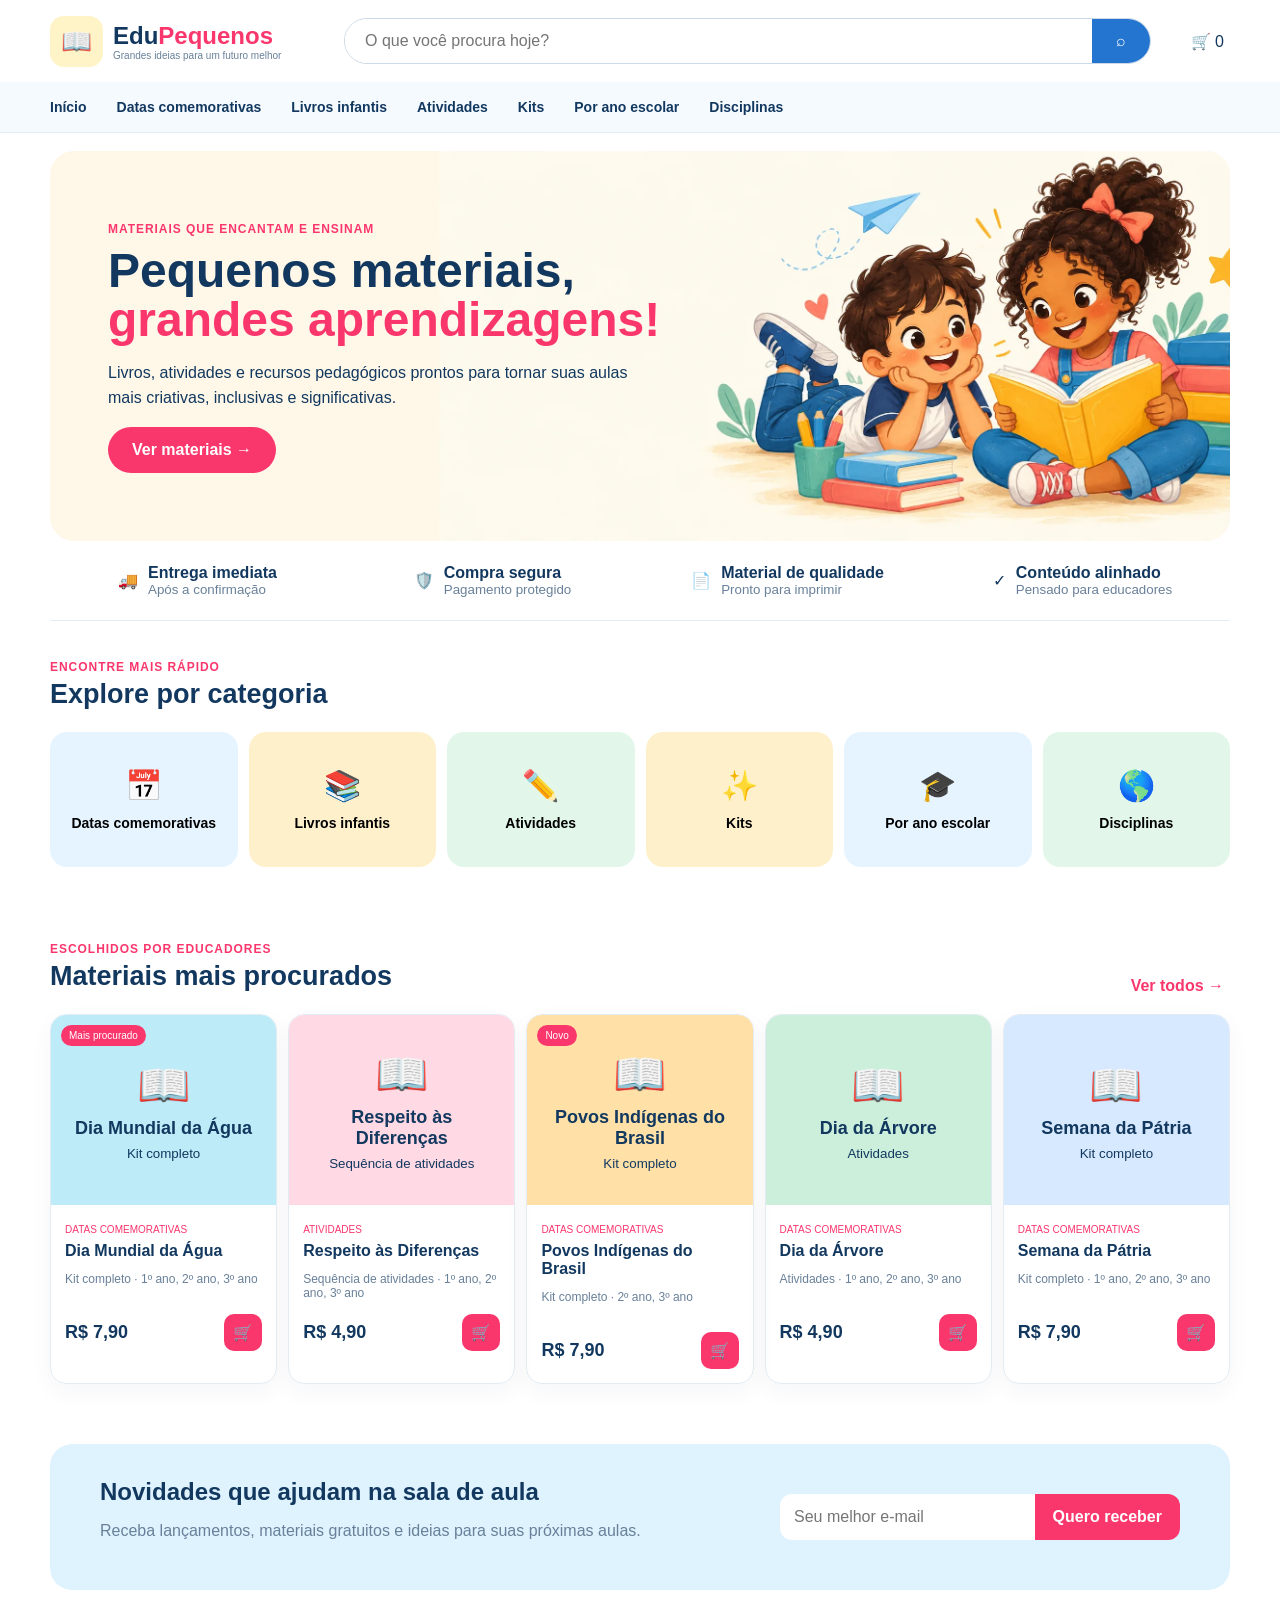
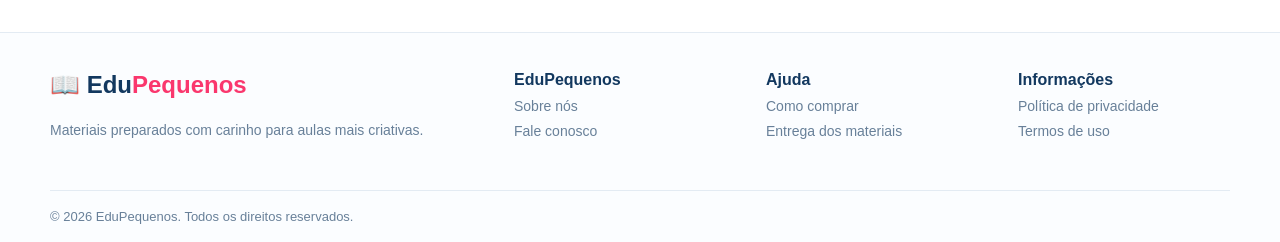
==== index.html @ edac61cb "Simplifica site para GitHub Pages" ====
<!doctype html><html lang="pt-BR"><head><meta charset="utf-8"><meta name="viewport" content="width=device-width,initial-scale=1"><meta name="description" content="Livros, atividades e materiais pedagógicos digitais para os anos iniciais."><title>EduPequenos | Materiais pedagógicos</title><link rel="stylesheet" href="styles.css"><script src="products.js" defer></script><script src="app.js" defer></script></head><body>
<header><div class="top shell"><a class="logo" href="index.html"><i>📖</i><span><b>Edu<em>Pequenos</em></b><small>Grandes ideias para um futuro melhor</small></span></a><form class="search"><input id="search" placeholder="O que você procura hoje?" aria-label="Buscar materiais"><button>⌕</button></form><button class="cart">🛒 <span>0</span></button><button class="menu" aria-label="Abrir menu">☰</button></div><nav><div class="shell"><a href="index.html">Início</a><a href="#categorias">Datas comemorativas</a><a href="#produtos">Livros infantis</a><a href="#produtos">Atividades</a><a href="#produtos">Kits</a><a href="#produtos">Por ano escolar</a><a href="#produtos">Disciplinas</a></div></nav></header>
<main><section class="hero shell"><div><span class="kicker">Materiais que encantam e ensinam</span><h1>Pequenos materiais,<br><em>grandes aprendizagens!</em></h1><p>Livros, atividades e recursos pedagógicos prontos para tornar suas aulas mais criativas, inclusivas e significativas.</p><a class="primary" href="#produtos">Ver materiais →</a></div><img src="assets/hero-edupequenos.webp" alt="Duas crianças lendo entre livros coloridos"></section>
<section class="benefits shell"><div>🚚 <span><b>Entrega imediata</b><small>Após a confirmação</small></span></div><div>🛡️ <span><b>Compra segura</b><small>Pagamento protegido</small></span></div><div>📄 <span><b>Material de qualidade</b><small>Pronto para imprimir</small></span></div><div>✓ <span><b>Conteúdo alinhado</b><small>Pensado para educadores</small></span></div></section>
<section class="section shell" id="categorias"><div class="heading"><div><span>Encontre mais rápido</span><h2>Explore por categoria</h2></div></div><div class="categories"><button data-category="Datas comemorativas">📅<b>Datas comemorativas</b></button><button data-category="Livros infantis">📚<b>Livros infantis</b></button><button data-category="Atividades">✏️<b>Atividades</b></button><button data-category="Kits">✨<b>Kits</b></button><button data-category="all">🎓<b>Por ano escolar</b></button><button data-category="all">🌎<b>Disciplinas</b></button></div></section>
<section class="section shell" id="produtos"><div class="heading"><div><span>Escolhidos por educadores</span><h2>Materiais mais procurados</h2></div><button id="show-all">Ver todos →</button></div><div class="products" id="product-list"></div><p class="empty" id="empty" hidden>Nenhum material encontrado.</p></section>
<section class="newsletter shell"><div><h2>Novidades que ajudam na sala de aula</h2><p>Receba lançamentos, materiais gratuitos e ideias para suas próximas aulas.</p></div><form><input type="email" placeholder="Seu melhor e-mail" required><button>Quero receber</button></form></section></main>
<footer><div class="shell footer-grid"><div class="foot-brand"><b>📖 Edu<em>Pequenos</em></b><p>Materiais preparados com carinho para aulas mais criativas.</p></div><div><b>EduPequenos</b><a href="pagina.html?tipo=sobre">Sobre nós</a><a href="pagina.html?tipo=contato">Fale conosco</a></div><div><b>Ajuda</b><a href="pagina.html?tipo=como-comprar">Como comprar</a><a href="pagina.html?tipo=entrega">Entrega dos materiais</a></div><div><b>Informações</b><a href="pagina.html?tipo=privacidade">Política de privacidade</a><a href="pagina.html?tipo=termos">Termos de uso</a></div></div><div class="shell copyright">© 2026 EduPequenos. Todos os direitos reservados.</div></footer></body></html>
---- styles.css ----
:root{--navy:#12385f;--pink:#fa376d;--blue:#2475cf;--muted:#688099;--line:#e3ebf3}*{box-sizing:border-box}html{scroll-behavior:smooth}body{margin:0;color:var(--navy);font:16px "Trebuchet MS",Arial,sans-serif}a{color:inherit;text-decoration:none}button,input{font:inherit}.shell{width:min(1180px,calc(100% - 40px));margin:auto}header{position:sticky;top:0;z-index:9;background:#fff;border-bottom:1px solid var(--line)}.top{height:82px;display:grid;grid-template-columns:260px 1fr auto;gap:34px;align-items:center}.logo{display:flex;gap:10px;align-items:center}.logo i{font-style:normal;background:#fff3c8;padding:11px;border-radius:14px;font-size:25px}.logo span{display:flex;flex-direction:column}.logo b{font-size:24px}.logo em,.foot-brand em,h1 em{font-style:normal;color:var(--pink)}.logo small{font-size:10px;color:var(--muted)}.search{height:46px;display:flex;border:1px solid #ccd9e6;border-radius:99px;overflow:hidden}.search input{flex:1;border:0;outline:0;padding:0 20px}.search button{width:58px;border:0;background:var(--blue);color:#fff}.cart,.menu,.heading button{border:0;background:none;color:var(--navy)}.menu{display:none;font-size:24px}nav{background:#f5faff}nav .shell{height:50px;display:flex;gap:30px;align-items:center;font-size:14px;font-weight:bold}.hero{height:390px;margin-top:18px;border-radius:24px;background:#fff8e9;overflow:hidden;position:relative;display:flex;align-items:center}.hero>div{z-index:2;width:54%;padding-left:58px}.kicker,.heading>div>span{color:var(--pink);font-size:12px;font-weight:bold;text-transform:uppercase;letter-spacing:.08em}.hero h1{font-size:48px;line-height:1.02;margin:10px 0 16px}.hero p{line-height:1.55;max-width:520px}.hero img{position:absolute;right:0;width:67%;height:100%;object-fit:cover}.primary,.buy{display:inline-block;background:var(--pink);color:#fff;border:0;border-radius:99px;padding:14px 24px;font-weight:bold}.benefits{display:grid;grid-template-columns:repeat(4,1fr);padding:23px 0;border-bottom:1px solid var(--line)}.benefits>div{display:flex;justify-content:center;gap:10px;align-items:center}.benefits span{display:flex;flex-direction:column}.benefits small{color:var(--muted)}.section{padding:36px 0}.heading{display:flex;justify-content:space-between;align-items:end;margin-bottom:18px}.heading h2{margin:4px 0;font-size:27px}.heading button{color:var(--pink);font-weight:bold}.categories,.products{display:grid;grid-template-columns:repeat(6,1fr);gap:11px}.categories button{border:0;border-radius:17px;min-height:135px;font-size:30px;background:#e5f4ff}.categories button:nth-child(2n){background:#fff0cc}.categories button:nth-child(3n){background:#e2f7e9}.categories b{display:block;font-size:14px;margin-top:12px}.products{grid-template-columns:repeat(5,1fr)}.card{border:1px solid var(--line);border-radius:16px;overflow:hidden;box-shadow:0 8px 25px #12385f0b}.cover{height:190px;padding:25px 14px;display:flex;position:relative;flex-direction:column;align-items:center;justify-content:center;text-align:center;gap:7px}.cover>span{position:absolute;top:10px;left:10px;background:var(--pink);color:#fff;padding:5px 8px;border-radius:99px;font-size:10px}.cover i{font-style:normal;font-size:43px}.cover b{font-size:18px}.info{padding:14px}.info>small{color:var(--pink);font-size:10px;text-transform:uppercase}.info h3{font-size:16px;margin:5px 0}.info p{font-size:12px;color:var(--muted);min-height:30px}.info>div{display:flex;align-items:center;justify-content:space-between}.info strong{font-size:18px}.info button{border:0;background:var(--pink);color:#fff;border-radius:10px;padding:9px}.empty{text-align:center;color:var(--muted)}.newsletter{margin:24px auto 42px;padding:34px 50px;background:#dff3ff;border-radius:22px;display:flex;justify-content:space-between;align-items:center;gap:30px}.newsletter h2{margin:0}.newsletter p{color:var(--muted)}.newsletter form{display:flex;min-width:400px}.newsletter input{padding:14px;border:0;border-radius:12px 0 0 12px;flex:1}.newsletter button{border:0;border-radius:0 12px 12px 0;background:var(--pink);color:#fff;padding:0 18px;font-weight:bold}footer{background:#fbfdff;border-top:1px solid var(--line)}.footer-grid{padding:38px 0;display:grid;grid-template-columns:2fr repeat(3,1fr);gap:40px}.footer-grid>div{display:flex;flex-direction:column;gap:9px}.footer-grid a,.footer-grid p{color:var(--muted);font-size:14px}.foot-brand>b{font-size:24px}.copyright{padding:18px 0;border-top:1px solid var(--line);color:var(--muted);font-size:13px}.back{justify-self:end}.product-page{padding-bottom:60px}.crumb{color:var(--muted);font-size:13px;margin:24px 0}.detail{display:grid;grid-template-columns:1fr 1.05fr;gap:60px;align-items:center}.big-cover{aspect-ratio:1.25;border-radius:24px;display:flex;flex-direction:column;justify-content:center;align-items:center;text-align:center;padding:35px}.big-cover i{font-style:normal;font-size:70px}.big-cover h1{font-size:35px;margin:8px}.detail>div:last-child>h1{font-size:42px;margin:8px 0}.lead{line-height:1.65;color:#49657f}.chips{display:flex;gap:8px}.chips span{background:#edf6ff;padding:7px 11px;border-radius:99px;font-size:13px}.price{display:flex;gap:12px;align-items:baseline;margin:25px 0 15px}.price strong{font-size:34px}.price small,.price del,.secure{color:var(--muted)}.buy{width:100%;font-size:16px}.secure{text-align:center;font-size:13px}.contents{display:grid;grid-template-columns:1fr 350px;gap:30px;margin-top:50px}.contents article,.contents aside{border:1px solid var(--line);border-radius:20px;padding:28px}.contents li{margin:12px 0}.contents aside p{border-top:1px solid var(--line);padding-top:12px}.legal{max-width:820px;padding:55px 0 80px}.legal h1{font-size:42px}.legal p{color:#49657f;line-height:1.8;font-size:17px}
@media(max-width:850px){.top{grid-template-columns:1fr auto auto;height:auto;padding:12px 0}.search{grid-column:1/-1;order:4;width:100%}.menu{display:block}nav{display:none}nav.open{display:block}nav .shell{height:auto;flex-direction:column;align-items:flex-start;padding:15px 0}.hero{height:480px;align-items:flex-start}.hero>div{width:100%;padding:30px 24px}.hero h1{font-size:38px}.hero p{max-width:70%}.hero img{width:100%;height:56%;top:auto;bottom:0}.benefits{grid-template-columns:1fr 1fr;gap:20px}.categories{grid-template-columns:repeat(3,1fr)}.products{grid-template-columns:repeat(3,1fr)}.newsletter{align-items:flex-start;flex-direction:column}.newsletter form{width:100%}.footer-grid{grid-template-columns:1fr 1fr}.detail{gap:30px}.contents{grid-template-columns:1fr}}
@media(max-width:560px){.shell{width:calc(100% - 28px)}.logo small{display:none}.hero{height:520px}.hero h1{font-size:34px}.hero p{max-width:100%}.hero img{height:47%;object-position:70%}.benefits small{display:none}.benefits>div{justify-content:flex-start}.categories,.products{display:flex;overflow-x:auto}.categories button{min-width:140px}.card{min-width:220px}.newsletter{padding:25px 20px}.newsletter form{min-width:0;flex-direction:column;gap:8px}.newsletter input,.newsletter button{height:48px;border-radius:12px}.detail{grid-template-columns:1fr}.detail>div:last-child>h1{font-size:34px}.footer-grid{gap:25px}.legal h1{font-size:34px}}
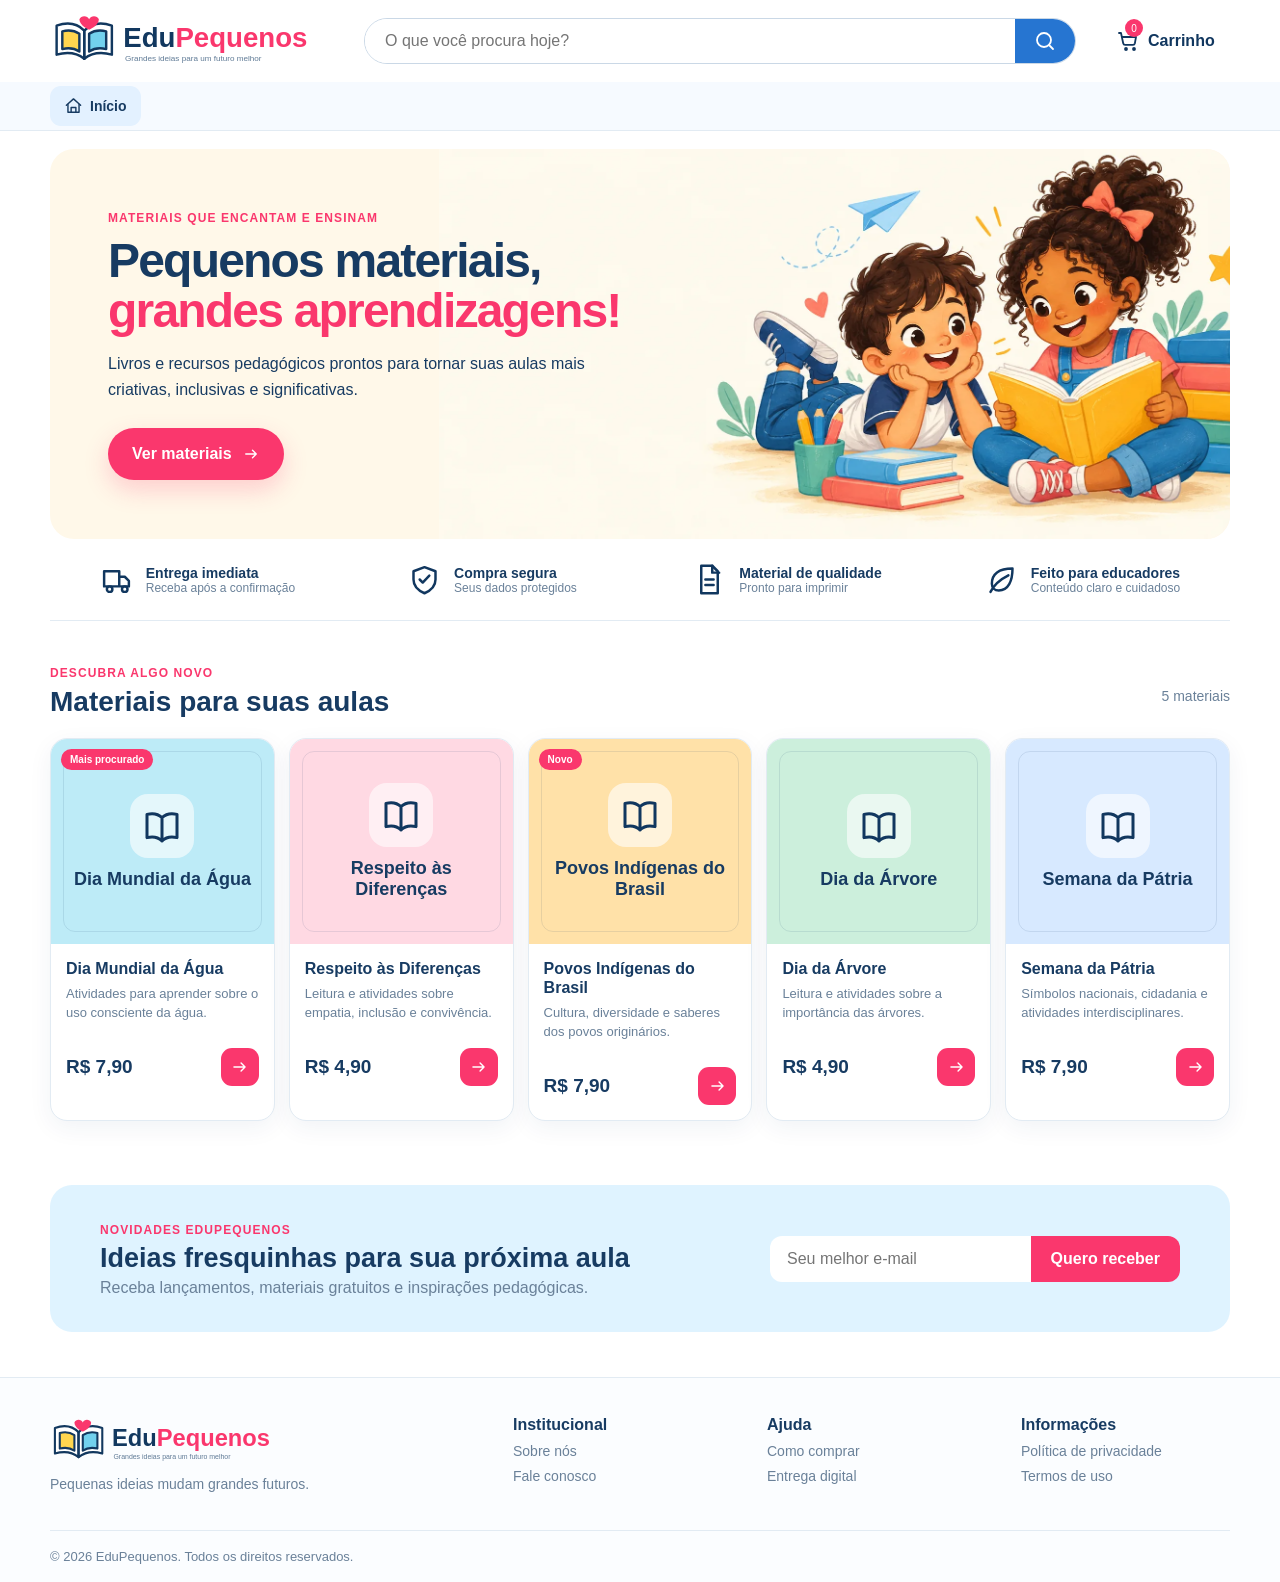
==== commit 8701f857: "Organiza catálogo em JSON e refina visual" ====
--- a/index.html
+++ b/index.html
@@ -1,8 +1,8 @@
-<!doctype html><html lang="pt-BR"><head><meta charset="utf-8"><meta name="viewport" content="width=device-width,initial-scale=1"><meta name="description" content="Livros, atividades e materiais pedagógicos digitais para os anos iniciais."><title>EduPequenos | Materiais pedagógicos</title><link rel="stylesheet" href="styles.css"><script src="products.js" defer></script><script src="app.js" defer></script></head><body>
-<header><div class="top shell"><a class="logo" href="index.html"><i>📖</i><span><b>Edu<em>Pequenos</em></b><small>Grandes ideias para um futuro melhor</small></span></a><form class="search"><input id="search" placeholder="O que você procura hoje?" aria-label="Buscar materiais"><button>⌕</button></form><button class="cart">🛒 <span>0</span></button><button class="menu" aria-label="Abrir menu">☰</button></div><nav><div class="shell"><a href="index.html">Início</a><a href="#categorias">Datas comemorativas</a><a href="#produtos">Livros infantis</a><a href="#produtos">Atividades</a><a href="#produtos">Kits</a><a href="#produtos">Por ano escolar</a><a href="#produtos">Disciplinas</a></div></nav></header>
-<main><section class="hero shell"><div><span class="kicker">Materiais que encantam e ensinam</span><h1>Pequenos materiais,<br><em>grandes aprendizagens!</em></h1><p>Livros, atividades e recursos pedagógicos prontos para tornar suas aulas mais criativas, inclusivas e significativas.</p><a class="primary" href="#produtos">Ver materiais →</a></div><img src="assets/hero-edupequenos.webp" alt="Duas crianças lendo entre livros coloridos"></section>
-<section class="benefits shell"><div>🚚 <span><b>Entrega imediata</b><small>Após a confirmação</small></span></div><div>🛡️ <span><b>Compra segura</b><small>Pagamento protegido</small></span></div><div>📄 <span><b>Material de qualidade</b><small>Pronto para imprimir</small></span></div><div>✓ <span><b>Conteúdo alinhado</b><small>Pensado para educadores</small></span></div></section>
-<section class="section shell" id="categorias"><div class="heading"><div><span>Encontre mais rápido</span><h2>Explore por categoria</h2></div></div><div class="categories"><button data-category="Datas comemorativas">📅<b>Datas comemorativas</b></button><button data-category="Livros infantis">📚<b>Livros infantis</b></button><button data-category="Atividades">✏️<b>Atividades</b></button><button data-category="Kits">✨<b>Kits</b></button><button data-category="all">🎓<b>Por ano escolar</b></button><button data-category="all">🌎<b>Disciplinas</b></button></div></section>
-<section class="section shell" id="produtos"><div class="heading"><div><span>Escolhidos por educadores</span><h2>Materiais mais procurados</h2></div><button id="show-all">Ver todos →</button></div><div class="products" id="product-list"></div><p class="empty" id="empty" hidden>Nenhum material encontrado.</p></section>
-<section class="newsletter shell"><div><h2>Novidades que ajudam na sala de aula</h2><p>Receba lançamentos, materiais gratuitos e ideias para suas próximas aulas.</p></div><form><input type="email" placeholder="Seu melhor e-mail" required><button>Quero receber</button></form></section></main>
-<footer><div class="shell footer-grid"><div class="foot-brand"><b>📖 Edu<em>Pequenos</em></b><p>Materiais preparados com carinho para aulas mais criativas.</p></div><div><b>EduPequenos</b><a href="pagina.html?tipo=sobre">Sobre nós</a><a href="pagina.html?tipo=contato">Fale conosco</a></div><div><b>Ajuda</b><a href="pagina.html?tipo=como-comprar">Como comprar</a><a href="pagina.html?tipo=entrega">Entrega dos materiais</a></div><div><b>Informações</b><a href="pagina.html?tipo=privacidade">Política de privacidade</a><a href="pagina.html?tipo=termos">Termos de uso</a></div></div><div class="shell copyright">© 2026 EduPequenos. Todos os direitos reservados.</div></footer></body></html>
+<!doctype html><html lang="pt-BR"><head><meta charset="utf-8"><meta name="viewport" content="width=device-width,initial-scale=1"><meta name="description" content="Materiais pedagógicos digitais prontos para transformar suas aulas."><title>EduPequenos | Materiais pedagógicos</title><link rel="icon" href="assets/logo.svg"><link rel="stylesheet" href="css/style.css"><script src="js/script.js" defer></script></head><body>
+<header class="header"><div class="shell header-main"><a href="index.html"><img class="logo" src="assets/logo.svg" alt="EduPequenos"></a><form class="search" id="search-form"><input id="search" placeholder="O que você procura hoje?" aria-label="Pesquisar produtos"><button aria-label="Pesquisar"><svg><use href="assets/icons.svg#search"/></svg></button></form><button class="cart" aria-label="Abrir carrinho"><svg><use href="assets/icons.svg#cart"/></svg><span>0</span><b>Carrinho</b></button><button class="mobile-menu" aria-label="Abrir menu"><svg><use href="assets/icons.svg#menu"/></svg></button></div><nav><div class="shell"><a class="active" href="index.html"><svg><use href="assets/icons.svg#home"/></svg> Início</a></div></nav></header>
+<main><section class="hero shell"><div class="hero-copy"><span>Materiais que encantam e ensinam</span><h1>Pequenos materiais,<br><em>grandes aprendizagens!</em></h1><p>Livros e recursos pedagógicos prontos para tornar suas aulas mais criativas, inclusivas e significativas.</p><a class="primary" href="#materiais">Ver materiais <svg><use href="assets/icons.svg#arrow"/></svg></a></div><img src="assets/hero-edupequenos.webp" alt="Crianças lendo e aprendendo juntas"></section>
+<section class="trust shell"><article><svg><use href="assets/icons.svg#delivery"/></svg><div><b>Entrega imediata</b><small>Receba após a confirmação</small></div></article><article><svg><use href="assets/icons.svg#shield"/></svg><div><b>Compra segura</b><small>Seus dados protegidos</small></div></article><article><svg><use href="assets/icons.svg#file"/></svg><div><b>Material de qualidade</b><small>Pronto para imprimir</small></div></article><article><svg><use href="assets/icons.svg#leaf"/></svg><div><b>Feito para educadores</b><small>Conteúdo claro e cuidadoso</small></div></article></section>
+<section class="catalog shell" id="materiais"><div class="section-head"><div><span>Descubra algo novo</span><h2>Materiais para suas aulas</h2></div><p id="result-count"></p></div><div class="products" id="product-list"></div><div class="empty" id="empty" hidden><svg><use href="assets/icons.svg#search"/></svg><h3>Nenhum material encontrado</h3><p>Tente pesquisar usando outro tema.</p></div></section>
+<section class="newsletter shell"><div><span>Novidades EduPequenos</span><h2>Ideias fresquinhas para sua próxima aula</h2><p>Receba lançamentos, materiais gratuitos e inspirações pedagógicas.</p></div><form><label class="sr-only" for="email">Seu e-mail</label><input id="email" type="email" placeholder="Seu melhor e-mail" required><button>Quero receber</button></form></section></main>
+<footer><div class="shell footer"><div class="footer-brand"><img src="assets/logo.svg" alt="EduPequenos"><p>Pequenas ideias mudam grandes futuros.</p></div><div><b>Institucional</b><a href="pages/sobre.html">Sobre nós</a><a href="pages/contato.html">Fale conosco</a></div><div><b>Ajuda</b><a href="pages/como-comprar.html">Como comprar</a><a href="pages/entrega.html">Entrega digital</a></div><div><b>Informações</b><a href="pages/privacidade.html">Política de privacidade</a><a href="pages/termos.html">Termos de uso</a></div></div><div class="shell copyright">© 2026 EduPequenos. Todos os direitos reservados.</div></footer>
+</body></html>
--- a/css/style.css
+++ b/css/style.css
@@ -0,0 +1,3 @@
+:root{--navy:#11375f;--pink:#fa376d;--blue:#2675d1;--text:#173b62;--muted:#6a8199;--line:#e2ebf3;--shadow:0 14px 40px rgba(17,55,95,.09)}*{box-sizing:border-box}html{scroll-behavior:smooth}body{margin:0;color:var(--text);background:#fff;font:16px "Trebuchet MS",Arial,sans-serif}a{color:inherit;text-decoration:none}button,input{font:inherit}.shell{width:min(1180px,calc(100% - 40px));margin-inline:auto}svg{width:24px;height:24px;fill:none;stroke:currentColor;stroke-width:1.8;stroke-linecap:round;stroke-linejoin:round}.sr-only{position:absolute;width:1px;height:1px;overflow:hidden;clip:rect(0,0,0,0)}.header{position:sticky;top:0;z-index:20;background:rgba(255,255,255,.96);border-bottom:1px solid var(--line);backdrop-filter:blur(12px)}.header-main{height:82px;display:grid;grid-template-columns:280px 1fr 120px;align-items:center;gap:34px}.header-main.simple{grid-template-columns:1fr auto}.logo{display:block;width:270px;height:59px;object-fit:contain;object-position:left}.search{height:46px;display:flex;overflow:hidden;border:1px solid #cad8e6;border-radius:99px;transition:.2s}.search:focus-within{border-color:var(--blue);box-shadow:0 0 0 4px rgba(38,117,209,.1)}.search input{min-width:0;flex:1;border:0;outline:0;padding:0 20px;color:var(--text)}.search button{width:60px;border:0;color:#fff;background:var(--blue);display:grid;place-items:center}.cart{position:relative;border:0;background:none;color:var(--navy);display:flex;align-items:center;gap:8px}.cart span{position:absolute;top:-9px;left:15px;display:grid;place-items:center;min-width:18px;height:18px;border-radius:99px;color:#fff;background:var(--pink);font-size:10px}.mobile-menu{display:none;border:0;background:none}.header nav{background:#f6faff}.header nav .shell{height:48px;display:flex;align-items:center}.header nav a{display:flex;align-items:center;gap:7px;padding:8px 14px;border-radius:11px;font-weight:700;font-size:14px}.header nav a.active{background:#e3f1ff}.header nav svg{width:19px}.hero{position:relative;height:390px;margin-top:18px;overflow:hidden;border-radius:24px;background:#fff8e9;display:flex;align-items:center}.hero-copy{position:relative;z-index:2;width:54%;padding-left:58px}.hero-copy>span,.section-head>div>span,.newsletter>div>span,.kicker{color:var(--pink);font-size:12px;font-weight:800;letter-spacing:.09em;text-transform:uppercase}.hero h1{font-size:48px;line-height:1.03;letter-spacing:-1.8px;margin:10px 0 16px}.hero h1 em{color:var(--pink);font-style:normal}.hero p{max-width:530px;line-height:1.6;margin-bottom:25px}.hero>img{position:absolute;right:0;width:67%;height:100%;object-fit:cover}.primary{display:inline-flex;align-items:center;gap:10px;padding:14px 24px;border-radius:99px;color:#fff;background:var(--pink);font-weight:800;box-shadow:0 10px 24px rgba(250,55,109,.22);transition:.2s}.primary:hover{transform:translateY(-2px);box-shadow:0 14px 28px rgba(250,55,109,.3)}.primary svg{width:18px}.trust{display:grid;grid-template-columns:repeat(4,1fr);padding:24px 0;border-bottom:1px solid var(--line)}.trust article{display:flex;align-items:center;justify-content:center;gap:13px}.trust article>svg{width:33px;height:33px;color:var(--navy)}.trust article div{display:flex;flex-direction:column}.trust b{font-size:14px}.trust small{font-size:12px;color:var(--muted)}.catalog{padding:42px 0}.section-head{display:flex;align-items:end;justify-content:space-between;margin-bottom:20px}.section-head h2{font-size:28px;margin:5px 0 0}.section-head p{color:var(--muted);font-size:14px}.products{display:grid;grid-template-columns:repeat(5,1fr);gap:14px}.product-card{overflow:hidden;border:1px solid var(--line);border-radius:17px;background:#fff;box-shadow:0 7px 25px rgba(17,55,95,.06);transition:.25s}.product-card:hover{transform:translateY(-6px);box-shadow:var(--shadow);border-color:#ceddeb}.product-cover{position:relative;height:205px;padding:28px 16px;display:flex;flex-direction:column;align-items:center;justify-content:center;text-align:center;gap:11px;background:var(--cover)}.product-cover:after{content:"";position:absolute;inset:12px;border:1px solid rgba(17,55,95,.1);border-radius:12px;pointer-events:none}.cover-art{width:64px;height:64px;border-radius:18px;display:grid;place-items:center;color:var(--navy);background:rgba(255,255,255,.6)}.cover-art svg{width:40px;height:40px}.product-cover>strong{position:relative;z-index:1;font-size:18px;line-height:1.15}.badge{position:absolute;z-index:2;left:10px;top:10px;padding:5px 9px;border-radius:99px;color:#fff;background:var(--pink);font-size:10px;font-weight:800}.product-info{padding:15px}.product-info h3{font-size:16px;line-height:1.2;margin:0 0 7px}.product-info p{min-height:50px;color:var(--muted);font-size:13px;line-height:1.45;margin:0}.product-info>div{display:flex;justify-content:space-between;align-items:center;margin-top:13px}.product-info>div>strong{font-size:19px}.add{width:38px;height:38px;border-radius:11px;display:grid;place-items:center;color:#fff;background:var(--pink);transition:.2s}.add:hover{transform:scale(1.08)}.add svg{width:19px}.empty{text-align:center;padding:50px;color:var(--muted)}.empty>svg{width:42px;height:42px}.newsletter{margin-top:22px;margin-bottom:45px;padding:35px 50px;border-radius:22px;background:#dff3ff;display:flex;align-items:center;justify-content:space-between;gap:30px}.newsletter h2{font-size:27px;margin:5px 0}.newsletter p{margin:0;color:var(--muted)}.newsletter form{display:flex;min-width:410px}.newsletter input{flex:1;min-width:0;border:0;padding:14px 17px;border-radius:12px 0 0 12px;outline:0}.newsletter button{border:0;padding:0 20px;border-radius:0 12px 12px 0;background:var(--pink);color:#fff;font-weight:800}footer{border-top:1px solid var(--line);background:#fbfdff}.footer{padding:38px 0;display:grid;grid-template-columns:2fr repeat(3,1fr);gap:45px}.footer>div{display:flex;flex-direction:column;gap:9px}.footer a,.footer p{margin:0;color:var(--muted);font-size:14px}.footer-brand img{width:230px}.copyright{padding:18px 0;border-top:1px solid var(--line);color:var(--muted);font-size:13px}.back{display:flex;align-items:center;gap:8px;font-weight:700}.back svg{transform:rotate(180deg);width:19px}.product-page{padding-bottom:65px}.loading{padding:80px;text-align:center;color:var(--muted)}.breadcrumb{display:flex;gap:9px;align-items:center;padding:24px 0;color:var(--muted);font-size:13px}.product-detail{display:grid;grid-template-columns:1fr 1.05fr;gap:60px;align-items:center}.detail-cover{aspect-ratio:1.25;padding:40px;border-radius:25px;background:var(--cover);display:flex;flex-direction:column;align-items:center;justify-content:center;text-align:center;box-shadow:var(--shadow)}.detail-cover>span:not(.cover-art){margin-top:16px;font-size:12px;text-transform:uppercase;letter-spacing:.09em;font-weight:800}.detail-cover h1{font-size:35px;line-height:1.08;margin:8px}.detail-copy>h1{font-size:42px;line-height:1.08;margin:8px 0 15px}.detail-copy>p{color:#4c6882;line-height:1.65}.price{display:flex;align-items:baseline;gap:12px;margin:26px 0 15px}.price del,.price small{color:var(--muted)}.price strong{font-size:34px}.buy{width:100%;height:55px;border:0;border-radius:14px;color:#fff;background:var(--pink);font-weight:800;display:flex;align-items:center;justify-content:center;gap:10px;transition:.2s}.buy:hover{filter:brightness(.95);transform:translateY(-2px)}.safe{display:flex;align-items:center;justify-content:center;gap:8px;font-size:13px!important}.safe svg{width:18px}.product-content{display:grid;grid-template-columns:1fr 370px;gap:30px;margin-top:55px}.product-content article,.product-content aside{padding:28px;border:1px solid var(--line);border-radius:20px}.product-content h2,.product-content h3{margin-top:0}.product-content article>p{color:var(--muted);line-height:1.6}.product-content ul{list-style:none;padding:0;display:grid;grid-template-columns:1fr 1fr;gap:14px}.product-content li{display:flex;align-items:center;gap:8px}.product-content li svg{width:20px;color:#15925d}.product-content aside p{display:flex;align-items:center;gap:12px;padding-top:12px;border-top:1px solid var(--line)}.product-content aside p>svg{color:var(--blue)}.product-content aside p>span{display:flex;flex-direction:column}.product-content aside small{color:var(--muted)}.legal{max-width:820px;padding-top:55px;padding-bottom:80px}.legal h1{font-size:42px;margin-bottom:12px}.legal h2{margin-top:32px}.legal p,.legal li{font-size:16px;line-height:1.8;color:#4c6882}
+@media(max-width:900px){.header-main{grid-template-columns:1fr auto auto;height:auto;padding:12px 0}.logo{width:225px}.search{grid-column:1/-1;order:4;width:100%;margin-top:2px}.cart b{display:none}.mobile-menu{display:block}.header nav{display:none}.hero{height:475px;align-items:flex-start}.hero-copy{width:100%;padding:34px 26px}.hero h1{font-size:38px}.hero p{max-width:70%}.hero>img{width:100%;height:57%;top:auto;bottom:0}.trust{grid-template-columns:1fr 1fr;gap:20px}.products{grid-template-columns:repeat(3,1fr)}.newsletter{align-items:flex-start;flex-direction:column}.newsletter form{width:100%;min-width:0}.footer{grid-template-columns:1.5fr 1fr 1fr}.product-detail{gap:30px}.product-content{grid-template-columns:1fr}}
+@media(max-width:600px){.shell{width:calc(100% - 28px)}.logo{width:185px}.hero{height:520px;border-radius:18px}.hero-copy{padding:28px 22px}.hero h1{font-size:34px}.hero p{max-width:100%;font-size:15px}.hero>img{height:48%;object-position:70%}.trust{padding:20px 0}.trust article{justify-content:flex-start}.trust small{display:none}.products{display:flex;overflow-x:auto;scroll-snap-type:x mandatory;padding:3px 3px 16px}.product-card{min-width:225px;scroll-snap-align:start}.section-head h2{font-size:24px}.newsletter{padding:28px 22px}.newsletter form{flex-direction:column;gap:8px}.newsletter input,.newsletter button{height:48px;border-radius:12px}.footer{grid-template-columns:1fr 1fr;gap:28px}.footer-brand{grid-column:1/-1}.product-detail{grid-template-columns:1fr}.detail-copy>h1{font-size:34px}.product-content ul{grid-template-columns:1fr}.legal h1{font-size:34px}}
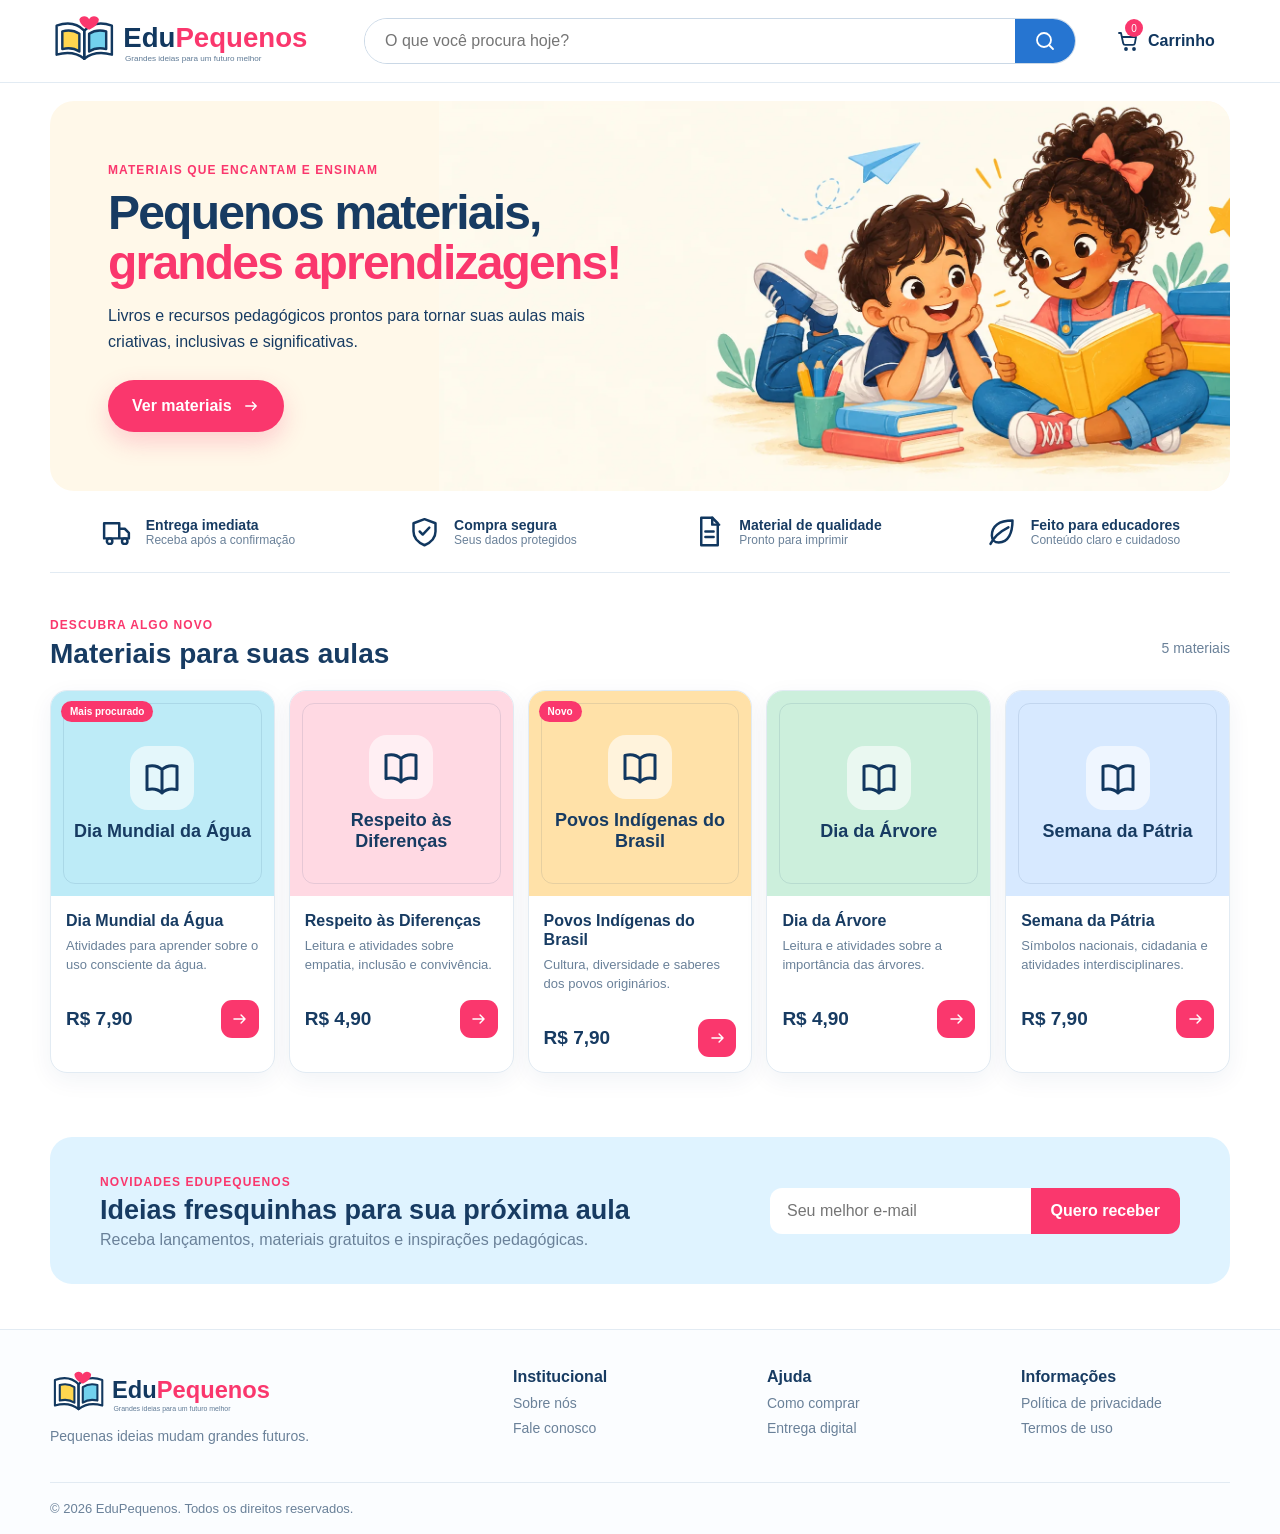
==== commit 878fba91: "Remove barra de navegação da home" ====
--- a/index.html
+++ b/index.html
@@ -1,5 +1,5 @@
 <!doctype html><html lang="pt-BR"><head><meta charset="utf-8"><meta name="viewport" content="width=device-width,initial-scale=1"><meta name="description" content="Materiais pedagógicos digitais prontos para transformar suas aulas."><title>EduPequenos | Materiais pedagógicos</title><link rel="icon" href="assets/logo.svg"><link rel="stylesheet" href="css/style.css"><script src="js/script.js" defer></script></head><body>
-<header class="header"><div class="shell header-main"><a href="index.html"><img class="logo" src="assets/logo.svg" alt="EduPequenos"></a><form class="search" id="search-form"><input id="search" placeholder="O que você procura hoje?" aria-label="Pesquisar produtos"><button aria-label="Pesquisar"><svg><use href="assets/icons.svg#search"/></svg></button></form><button class="cart" aria-label="Abrir carrinho"><svg><use href="assets/icons.svg#cart"/></svg><span>0</span><b>Carrinho</b></button><button class="mobile-menu" aria-label="Abrir menu"><svg><use href="assets/icons.svg#menu"/></svg></button></div><nav><div class="shell"><a class="active" href="index.html"><svg><use href="assets/icons.svg#home"/></svg> Início</a></div></nav></header>
+<header class="header"><div class="shell header-main"><a href="index.html"><img class="logo" src="assets/logo.svg" alt="EduPequenos"></a><form class="search" id="search-form"><input id="search" placeholder="O que você procura hoje?" aria-label="Pesquisar produtos"><button aria-label="Pesquisar"><svg><use href="assets/icons.svg#search"/></svg></button></form><button class="cart" aria-label="Abrir carrinho"><svg><use href="assets/icons.svg#cart"/></svg><span>0</span><b>Carrinho</b></button></div></header>
 <main><section class="hero shell"><div class="hero-copy"><span>Materiais que encantam e ensinam</span><h1>Pequenos materiais,<br><em>grandes aprendizagens!</em></h1><p>Livros e recursos pedagógicos prontos para tornar suas aulas mais criativas, inclusivas e significativas.</p><a class="primary" href="#materiais">Ver materiais <svg><use href="assets/icons.svg#arrow"/></svg></a></div><img src="assets/hero-edupequenos.webp" alt="Crianças lendo e aprendendo juntas"></section>
 <section class="trust shell"><article><svg><use href="assets/icons.svg#delivery"/></svg><div><b>Entrega imediata</b><small>Receba após a confirmação</small></div></article><article><svg><use href="assets/icons.svg#shield"/></svg><div><b>Compra segura</b><small>Seus dados protegidos</small></div></article><article><svg><use href="assets/icons.svg#file"/></svg><div><b>Material de qualidade</b><small>Pronto para imprimir</small></div></article><article><svg><use href="assets/icons.svg#leaf"/></svg><div><b>Feito para educadores</b><small>Conteúdo claro e cuidadoso</small></div></article></section>
 <section class="catalog shell" id="materiais"><div class="section-head"><div><span>Descubra algo novo</span><h2>Materiais para suas aulas</h2></div><p id="result-count"></p></div><div class="products" id="product-list"></div><div class="empty" id="empty" hidden><svg><use href="assets/icons.svg#search"/></svg><h3>Nenhum material encontrado</h3><p>Tente pesquisar usando outro tema.</p></div></section>
--- a/css/style.css
+++ b/css/style.css
@@ -1,3 +1,4 @@
 :root{--navy:#11375f;--pink:#fa376d;--blue:#2675d1;--text:#173b62;--muted:#6a8199;--line:#e2ebf3;--shadow:0 14px 40px rgba(17,55,95,.09)}*{box-sizing:border-box}html{scroll-behavior:smooth}body{margin:0;color:var(--text);background:#fff;font:16px "Trebuchet MS",Arial,sans-serif}a{color:inherit;text-decoration:none}button,input{font:inherit}.shell{width:min(1180px,calc(100% - 40px));margin-inline:auto}svg{width:24px;height:24px;fill:none;stroke:currentColor;stroke-width:1.8;stroke-linecap:round;stroke-linejoin:round}.sr-only{position:absolute;width:1px;height:1px;overflow:hidden;clip:rect(0,0,0,0)}.header{position:sticky;top:0;z-index:20;background:rgba(255,255,255,.96);border-bottom:1px solid var(--line);backdrop-filter:blur(12px)}.header-main{height:82px;display:grid;grid-template-columns:280px 1fr 120px;align-items:center;gap:34px}.header-main.simple{grid-template-columns:1fr auto}.logo{display:block;width:270px;height:59px;object-fit:contain;object-position:left}.search{height:46px;display:flex;overflow:hidden;border:1px solid #cad8e6;border-radius:99px;transition:.2s}.search:focus-within{border-color:var(--blue);box-shadow:0 0 0 4px rgba(38,117,209,.1)}.search input{min-width:0;flex:1;border:0;outline:0;padding:0 20px;color:var(--text)}.search button{width:60px;border:0;color:#fff;background:var(--blue);display:grid;place-items:center}.cart{position:relative;border:0;background:none;color:var(--navy);display:flex;align-items:center;gap:8px}.cart span{position:absolute;top:-9px;left:15px;display:grid;place-items:center;min-width:18px;height:18px;border-radius:99px;color:#fff;background:var(--pink);font-size:10px}.mobile-menu{display:none;border:0;background:none}.header nav{background:#f6faff}.header nav .shell{height:48px;display:flex;align-items:center}.header nav a{display:flex;align-items:center;gap:7px;padding:8px 14px;border-radius:11px;font-weight:700;font-size:14px}.header nav a.active{background:#e3f1ff}.header nav svg{width:19px}.hero{position:relative;height:390px;margin-top:18px;overflow:hidden;border-radius:24px;background:#fff8e9;display:flex;align-items:center}.hero-copy{position:relative;z-index:2;width:54%;padding-left:58px}.hero-copy>span,.section-head>div>span,.newsletter>div>span,.kicker{color:var(--pink);font-size:12px;font-weight:800;letter-spacing:.09em;text-transform:uppercase}.hero h1{font-size:48px;line-height:1.03;letter-spacing:-1.8px;margin:10px 0 16px}.hero h1 em{color:var(--pink);font-style:normal}.hero p{max-width:530px;line-height:1.6;margin-bottom:25px}.hero>img{position:absolute;right:0;width:67%;height:100%;object-fit:cover}.primary{display:inline-flex;align-items:center;gap:10px;padding:14px 24px;border-radius:99px;color:#fff;background:var(--pink);font-weight:800;box-shadow:0 10px 24px rgba(250,55,109,.22);transition:.2s}.primary:hover{transform:translateY(-2px);box-shadow:0 14px 28px rgba(250,55,109,.3)}.primary svg{width:18px}.trust{display:grid;grid-template-columns:repeat(4,1fr);padding:24px 0;border-bottom:1px solid var(--line)}.trust article{display:flex;align-items:center;justify-content:center;gap:13px}.trust article>svg{width:33px;height:33px;color:var(--navy)}.trust article div{display:flex;flex-direction:column}.trust b{font-size:14px}.trust small{font-size:12px;color:var(--muted)}.catalog{padding:42px 0}.section-head{display:flex;align-items:end;justify-content:space-between;margin-bottom:20px}.section-head h2{font-size:28px;margin:5px 0 0}.section-head p{color:var(--muted);font-size:14px}.products{display:grid;grid-template-columns:repeat(5,1fr);gap:14px}.product-card{overflow:hidden;border:1px solid var(--line);border-radius:17px;background:#fff;box-shadow:0 7px 25px rgba(17,55,95,.06);transition:.25s}.product-card:hover{transform:translateY(-6px);box-shadow:var(--shadow);border-color:#ceddeb}.product-cover{position:relative;height:205px;padding:28px 16px;display:flex;flex-direction:column;align-items:center;justify-content:center;text-align:center;gap:11px;background:var(--cover)}.product-cover:after{content:"";position:absolute;inset:12px;border:1px solid rgba(17,55,95,.1);border-radius:12px;pointer-events:none}.cover-art{width:64px;height:64px;border-radius:18px;display:grid;place-items:center;color:var(--navy);background:rgba(255,255,255,.6)}.cover-art svg{width:40px;height:40px}.product-cover>strong{position:relative;z-index:1;font-size:18px;line-height:1.15}.badge{position:absolute;z-index:2;left:10px;top:10px;padding:5px 9px;border-radius:99px;color:#fff;background:var(--pink);font-size:10px;font-weight:800}.product-info{padding:15px}.product-info h3{font-size:16px;line-height:1.2;margin:0 0 7px}.product-info p{min-height:50px;color:var(--muted);font-size:13px;line-height:1.45;margin:0}.product-info>div{display:flex;justify-content:space-between;align-items:center;margin-top:13px}.product-info>div>strong{font-size:19px}.add{width:38px;height:38px;border-radius:11px;display:grid;place-items:center;color:#fff;background:var(--pink);transition:.2s}.add:hover{transform:scale(1.08)}.add svg{width:19px}.empty{text-align:center;padding:50px;color:var(--muted)}.empty>svg{width:42px;height:42px}.newsletter{margin-top:22px;margin-bottom:45px;padding:35px 50px;border-radius:22px;background:#dff3ff;display:flex;align-items:center;justify-content:space-between;gap:30px}.newsletter h2{font-size:27px;margin:5px 0}.newsletter p{margin:0;color:var(--muted)}.newsletter form{display:flex;min-width:410px}.newsletter input{flex:1;min-width:0;border:0;padding:14px 17px;border-radius:12px 0 0 12px;outline:0}.newsletter button{border:0;padding:0 20px;border-radius:0 12px 12px 0;background:var(--pink);color:#fff;font-weight:800}footer{border-top:1px solid var(--line);background:#fbfdff}.footer{padding:38px 0;display:grid;grid-template-columns:2fr repeat(3,1fr);gap:45px}.footer>div{display:flex;flex-direction:column;gap:9px}.footer a,.footer p{margin:0;color:var(--muted);font-size:14px}.footer-brand img{width:230px}.copyright{padding:18px 0;border-top:1px solid var(--line);color:var(--muted);font-size:13px}.back{display:flex;align-items:center;gap:8px;font-weight:700}.back svg{transform:rotate(180deg);width:19px}.product-page{padding-bottom:65px}.loading{padding:80px;text-align:center;color:var(--muted)}.breadcrumb{display:flex;gap:9px;align-items:center;padding:24px 0;color:var(--muted);font-size:13px}.product-detail{display:grid;grid-template-columns:1fr 1.05fr;gap:60px;align-items:center}.detail-cover{aspect-ratio:1.25;padding:40px;border-radius:25px;background:var(--cover);display:flex;flex-direction:column;align-items:center;justify-content:center;text-align:center;box-shadow:var(--shadow)}.detail-cover>span:not(.cover-art){margin-top:16px;font-size:12px;text-transform:uppercase;letter-spacing:.09em;font-weight:800}.detail-cover h1{font-size:35px;line-height:1.08;margin:8px}.detail-copy>h1{font-size:42px;line-height:1.08;margin:8px 0 15px}.detail-copy>p{color:#4c6882;line-height:1.65}.price{display:flex;align-items:baseline;gap:12px;margin:26px 0 15px}.price del,.price small{color:var(--muted)}.price strong{font-size:34px}.buy{width:100%;height:55px;border:0;border-radius:14px;color:#fff;background:var(--pink);font-weight:800;display:flex;align-items:center;justify-content:center;gap:10px;transition:.2s}.buy:hover{filter:brightness(.95);transform:translateY(-2px)}.safe{display:flex;align-items:center;justify-content:center;gap:8px;font-size:13px!important}.safe svg{width:18px}.product-content{display:grid;grid-template-columns:1fr 370px;gap:30px;margin-top:55px}.product-content article,.product-content aside{padding:28px;border:1px solid var(--line);border-radius:20px}.product-content h2,.product-content h3{margin-top:0}.product-content article>p{color:var(--muted);line-height:1.6}.product-content ul{list-style:none;padding:0;display:grid;grid-template-columns:1fr 1fr;gap:14px}.product-content li{display:flex;align-items:center;gap:8px}.product-content li svg{width:20px;color:#15925d}.product-content aside p{display:flex;align-items:center;gap:12px;padding-top:12px;border-top:1px solid var(--line)}.product-content aside p>svg{color:var(--blue)}.product-content aside p>span{display:flex;flex-direction:column}.product-content aside small{color:var(--muted)}.legal{max-width:820px;padding-top:55px;padding-bottom:80px}.legal h1{font-size:42px;margin-bottom:12px}.legal h2{margin-top:32px}.legal p,.legal li{font-size:16px;line-height:1.8;color:#4c6882}
 @media(max-width:900px){.header-main{grid-template-columns:1fr auto auto;height:auto;padding:12px 0}.logo{width:225px}.search{grid-column:1/-1;order:4;width:100%;margin-top:2px}.cart b{display:none}.mobile-menu{display:block}.header nav{display:none}.hero{height:475px;align-items:flex-start}.hero-copy{width:100%;padding:34px 26px}.hero h1{font-size:38px}.hero p{max-width:70%}.hero>img{width:100%;height:57%;top:auto;bottom:0}.trust{grid-template-columns:1fr 1fr;gap:20px}.products{grid-template-columns:repeat(3,1fr)}.newsletter{align-items:flex-start;flex-direction:column}.newsletter form{width:100%;min-width:0}.footer{grid-template-columns:1.5fr 1fr 1fr}.product-detail{gap:30px}.product-content{grid-template-columns:1fr}}
 @media(max-width:600px){.shell{width:calc(100% - 28px)}.logo{width:185px}.hero{height:520px;border-radius:18px}.hero-copy{padding:28px 22px}.hero h1{font-size:34px}.hero p{max-width:100%;font-size:15px}.hero>img{height:48%;object-position:70%}.trust{padding:20px 0}.trust article{justify-content:flex-start}.trust small{display:none}.products{display:flex;overflow-x:auto;scroll-snap-type:x mandatory;padding:3px 3px 16px}.product-card{min-width:225px;scroll-snap-align:start}.section-head h2{font-size:24px}.newsletter{padding:28px 22px}.newsletter form{flex-direction:column;gap:8px}.newsletter input,.newsletter button{height:48px;border-radius:12px}.footer{grid-template-columns:1fr 1fr;gap:28px}.footer-brand{grid-column:1/-1}.product-detail{grid-template-columns:1fr}.detail-copy>h1{font-size:34px}.product-content ul{grid-template-columns:1fr}.legal h1{font-size:34px}}
+@media(max-width:900px){.header-main:not(.simple){grid-template-columns:1fr auto}}
